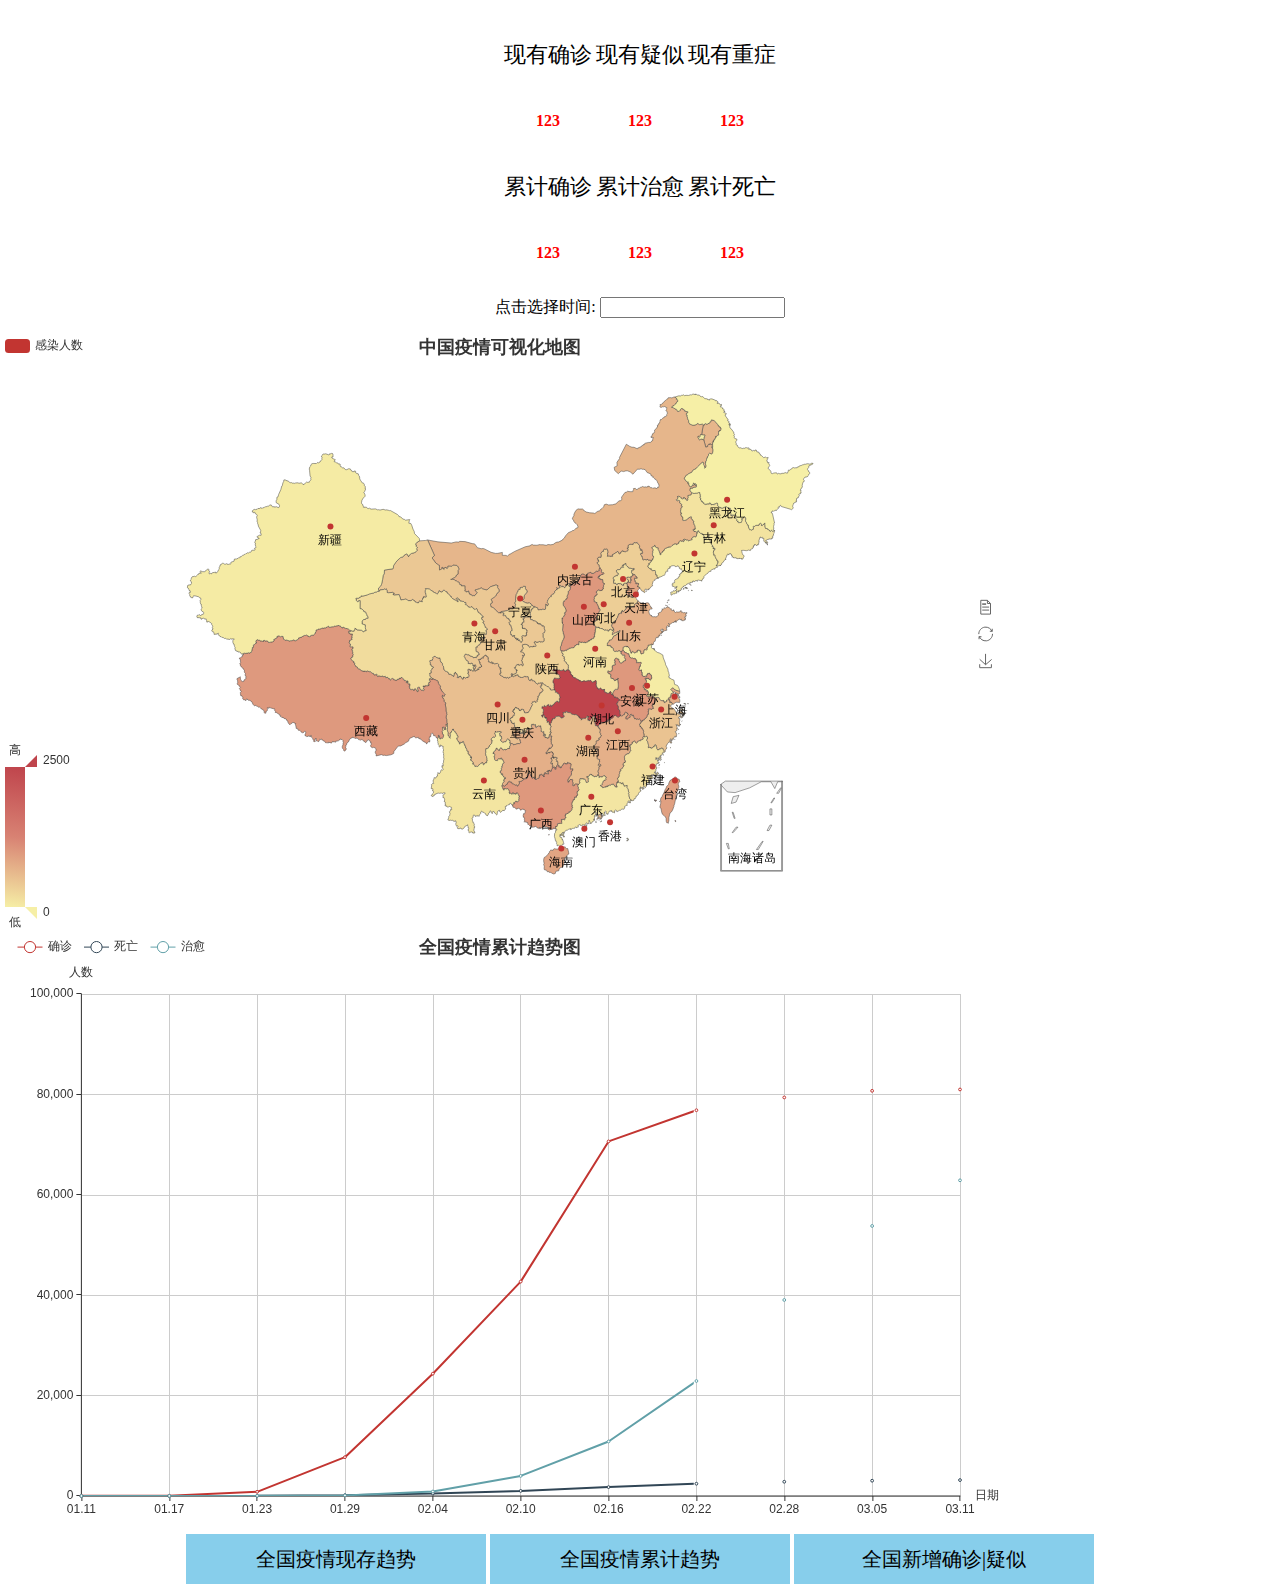
==== WebContent/index.html @ 5897bb1a "Update index.html, index.css, lineChart.js" ====
<!DOCTYPE html>
<html>
	<head>
		<meta charset="UTF-8">
		<title></title>
		<link rel="stylesheet" href="css/index.css">
		<script type="text/javascript" src="js/jquery.min.js"></script>
		<script type="text/javascript" src="js/echarts.min.js"></script>
		<script type="text/javascript" src="js/china.js"></script>
		<script type="text/javascript" src="js/My97DatePicker/WdatePicker.js"> </script>
	</head>
	<body class="mybody">
		
		<div style="margin-top: 15px">
            <table style="margin:auto">
                <tr>
                    <td><p class="title">现有确诊</p></td>
                    <td><p class="title">现有疑似</p></td>
                    <td><p class="title">现有重症</p></td>
                </tr>
                <tr>
                    <td><p class="content" id="">123</p></td>
                    <td><p class="content" id="">123</p></td>
                    <td><p class="content" id="">123</p></td>
                </tr>
                <tr>
                    <td><p class="title">累计确诊</p></td>
                    <td><p class="title">累计治愈</p></td>
                    <td><p class="title">累计死亡</p></td>
                </tr>
                <tr>
                    <td><p class="content" id="">123</p></td>
                    <td><p class="content" id="">123</p></td>
                    <td><p class="content" id="">123</p></td>
                </tr>
            </table>
        </div>
		
		
		<div align="center">
			<p style="font-family:黑体">点击选择时间:
				<input type="text"  onClick="WdatePicker()" readonly="readonly"/>
			</p>
		</div>
		
		<div id="main" style="width: 1000px;height: 600px;"></div>
		<script type="text/javascript" src="js/chart/map.js"></script>
		
		<div>
		<div id="chart" style="width: 1000px;height: 600px;"></div>
		<script type="text/javascript" src="js/chart/linechart.js"></script>
		
		<div id="lineChart">
		    <button onclick="extantLineChart()">全国疫情现存趋势</button>
		    <button onclick="totalLineChart()">全国疫情累计趋势</button>
		    <button onclick="increaseLineChart()">全国新增确诊|疑似</button>		    
		</div>
		
		</div>
		
	</body>
</html>
---- WebContent/css/index.css ----
@charset "UTF-8";
.mybody{
	height: 100%; 
	margin: 0;
}

.table tr td{
    text-align: center;
}

.title{
	font-family:微软雅黑;
	font-size:22px;
}

.content{
	font-family:微软雅黑;
	font-size:16px;
	font-weight:bold;
	text-align:center;
	color:red;
}

.change{
	font-family:微软雅黑;
	font-size:14px;
	text-align:center;
}

#lineChart{
	text-align: center;
}

#lineChart button{
	width:300px;
	height:50px;
	font-size:20px;
	font-family:微软雅黑;
	display: inline-block;
	margin: auto;
	padding: 0.4em 1em;
	border: none;
	background: #87CEEB;
	color: inherit;
	vertical-align: middle;
	position: relative;
	z-index: 1;
	-webkit-backface-visibility: hidden;
	-moz-osx-font-smoothing: grayscale;
}
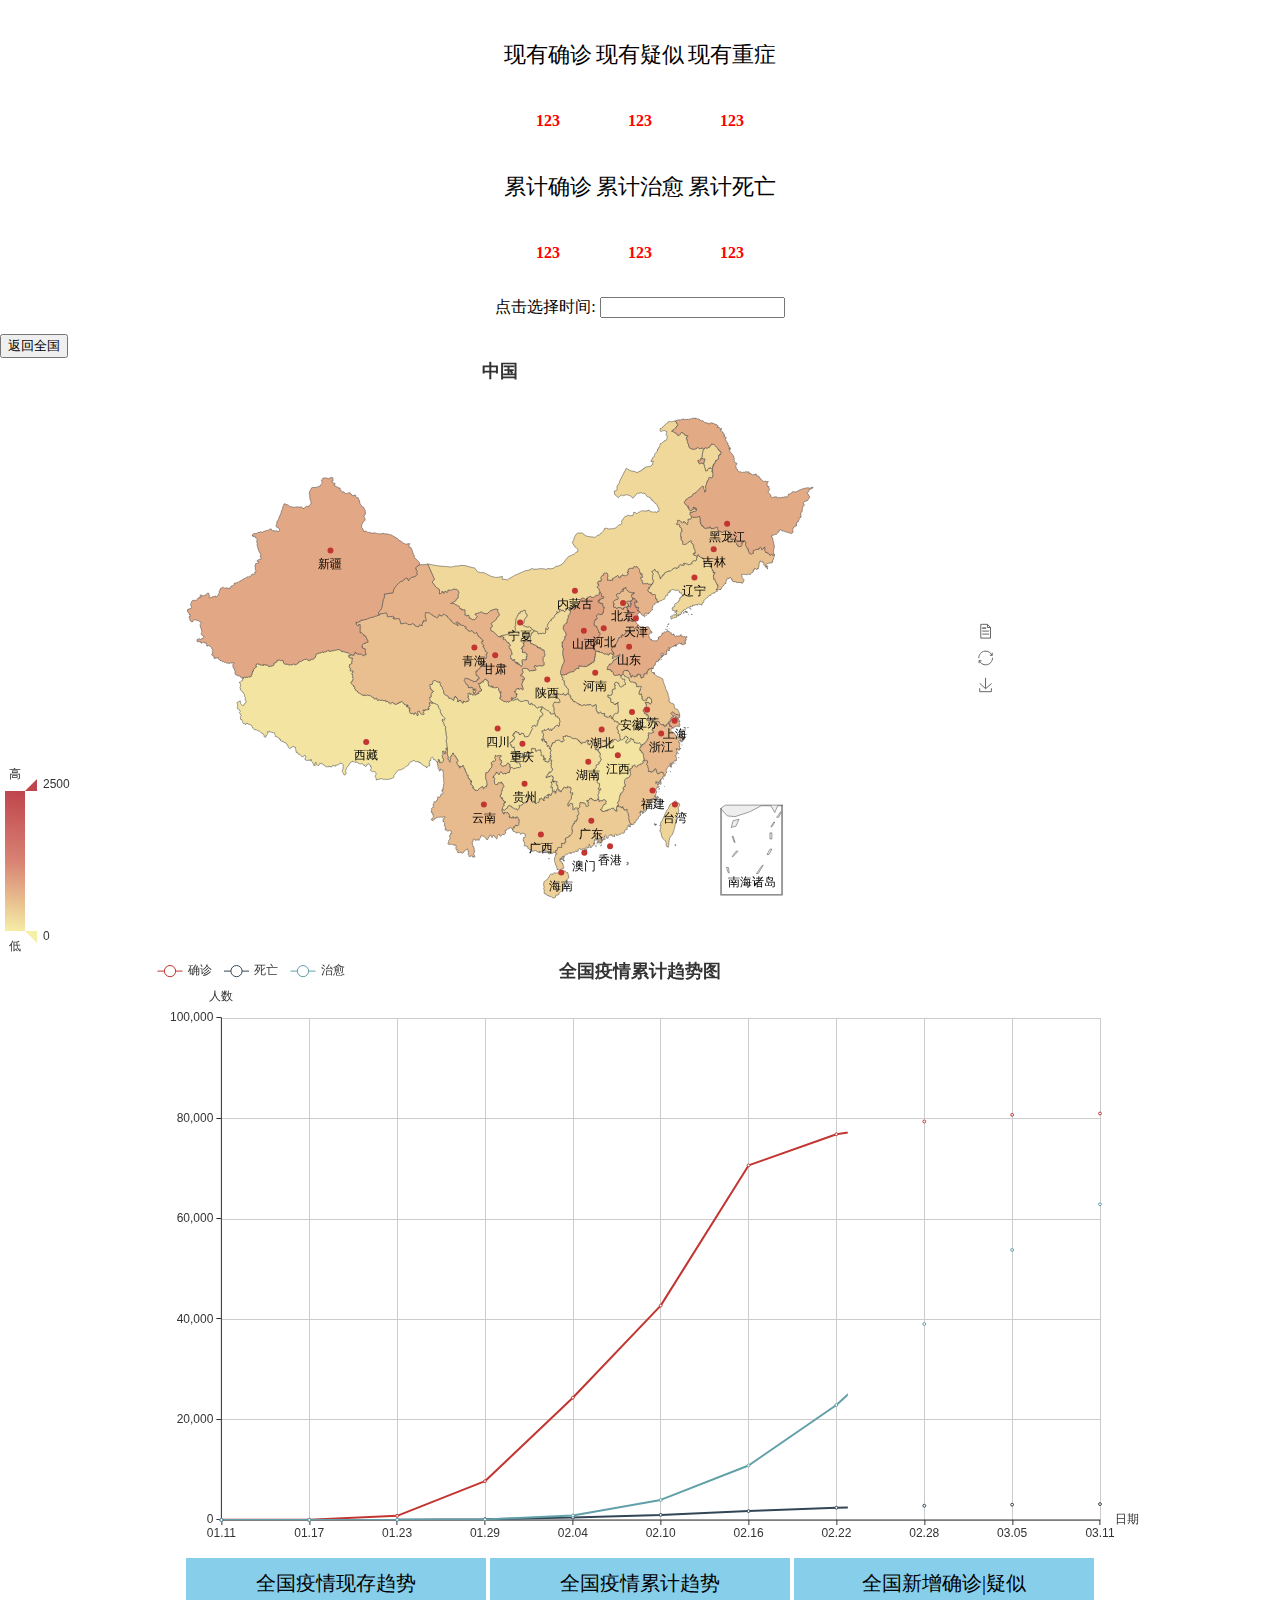
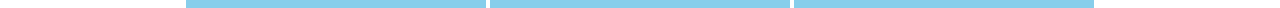
==== commit a05c0bdf: "fix the map bugs" ====
--- a/WebContent/index.html
+++ b/WebContent/index.html
@@ -10,7 +10,6 @@
 		<script type="text/javascript" src="js/My97DatePicker/WdatePicker.js"> </script>
 	</head>
 	<body class="mybody">
-		
 		<div style="margin-top: 15px">
             <table style="margin:auto">
                 <tr>
@@ -35,18 +34,17 @@
                 </tr>
             </table>
         </div>
-		
-		
+				
 		<div align="center">
 			<p style="font-family:黑体">点击选择时间:
 				<input type="text"  onClick="WdatePicker()" readonly="readonly"/>
 			</p>
 		</div>
-		
+		<button id="back">返回全国</button>
 		<div id="main" style="width: 1000px;height: 600px;"></div>
 		<script type="text/javascript" src="js/chart/map.js"></script>
-		
-		<div>
+
+		<div align="center">
 		<div id="chart" style="width: 1000px;height: 600px;"></div>
 		<script type="text/javascript" src="js/chart/linechart.js"></script>
 		
@@ -55,7 +53,6 @@
 		    <button onclick="totalLineChart()">全国疫情累计趋势</button>
 		    <button onclick="increaseLineChart()">全国新增确诊|疑似</button>		    
 		</div>
-		
 		</div>
 		
 	</body>
--- a/WebContent/css/index.css
+++ b/WebContent/css/index.css
@@ -49,3 +49,4 @@
 	-moz-osx-font-smoothing: grayscale;
 }
 
+
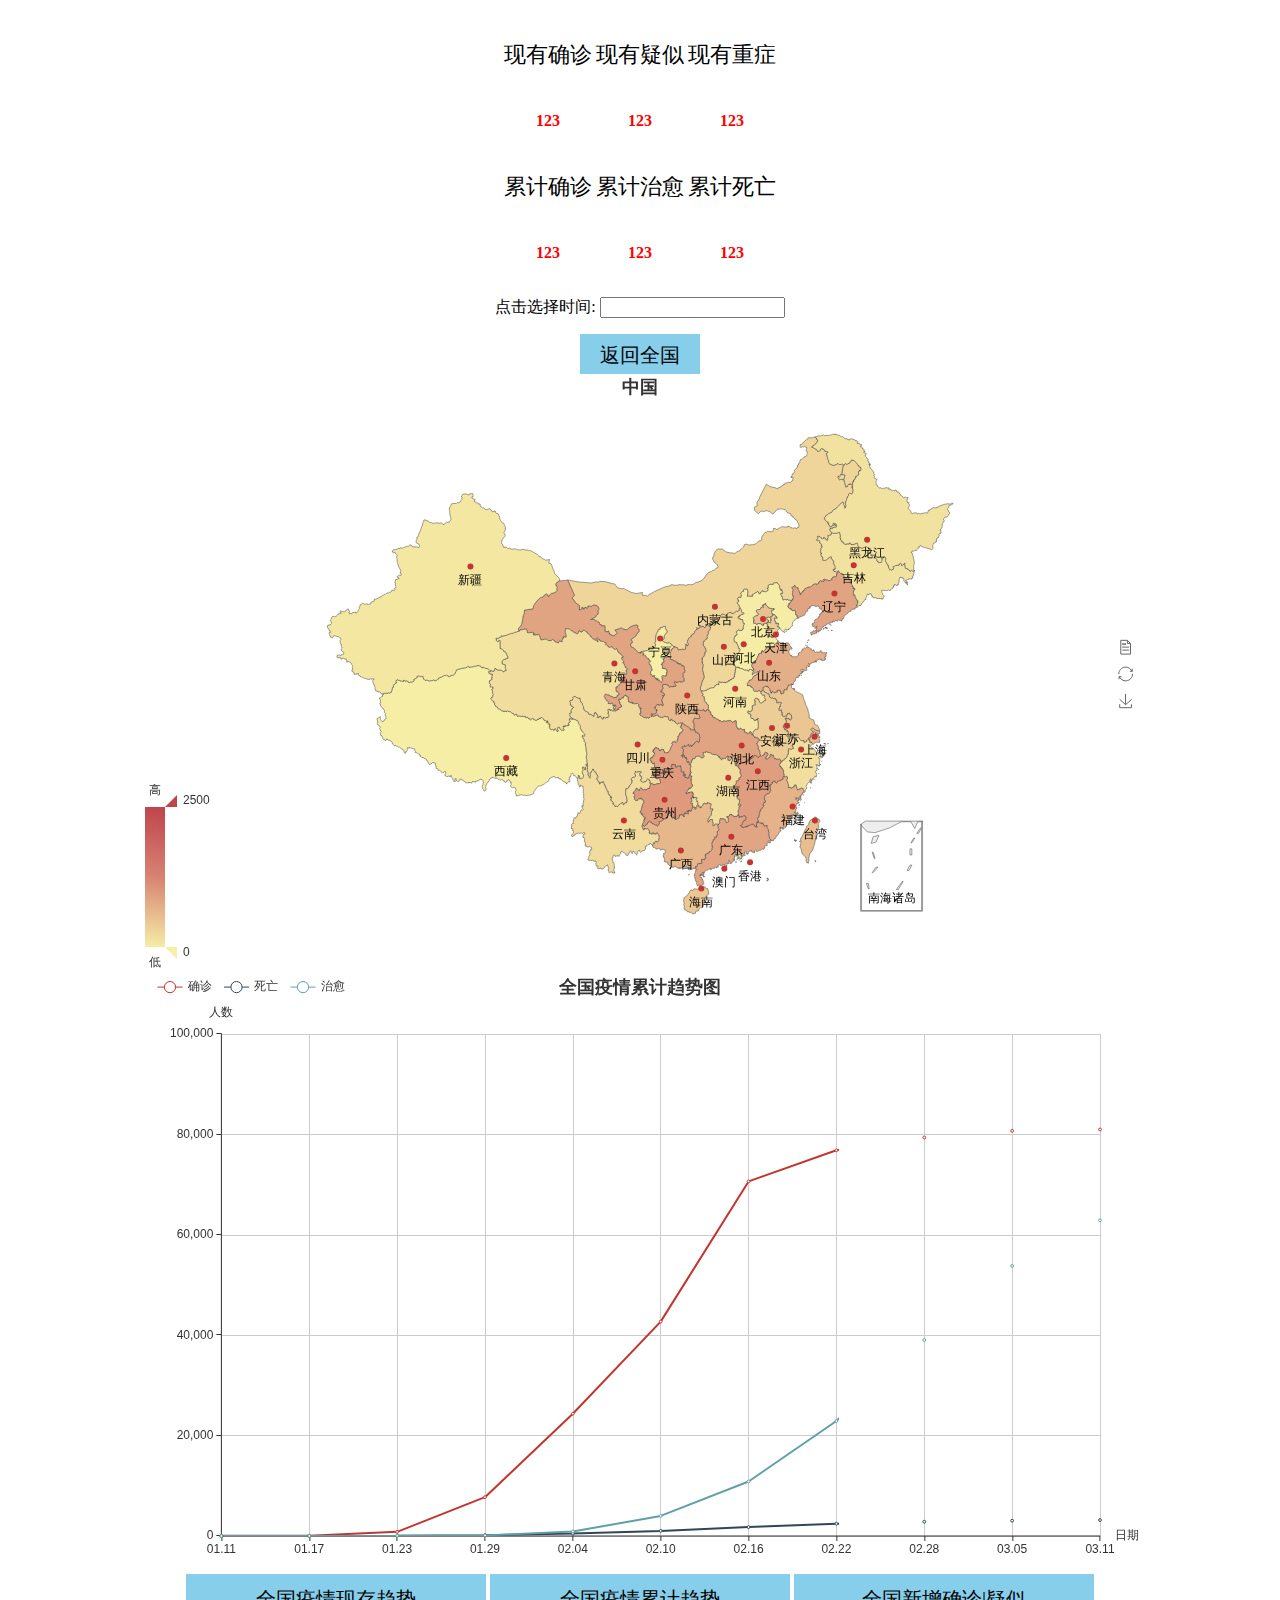
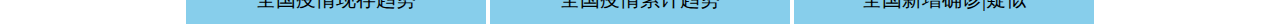
==== commit 3df2f5ac: "Modify style" ====
--- a/WebContent/index.html
+++ b/WebContent/index.html
@@ -1,59 +1,63 @@
 <!DOCTYPE html>
 <html>
-	<head>
-		<meta charset="UTF-8">
-		<title></title>
-		<link rel="stylesheet" href="css/index.css">
-		<script type="text/javascript" src="js/jquery.min.js"></script>
-		<script type="text/javascript" src="js/echarts.min.js"></script>
-		<script type="text/javascript" src="js/china.js"></script>
-		<script type="text/javascript" src="js/My97DatePicker/WdatePicker.js"> </script>
-	</head>
-	<body class="mybody">
-		<div style="margin-top: 15px">
-            <table style="margin:auto">
-                <tr>
-                    <td><p class="title">现有确诊</p></td>
-                    <td><p class="title">现有疑似</p></td>
-                    <td><p class="title">现有重症</p></td>
-                </tr>
-                <tr>
-                    <td><p class="content" id="">123</p></td>
-                    <td><p class="content" id="">123</p></td>
-                    <td><p class="content" id="">123</p></td>
-                </tr>
-                <tr>
-                    <td><p class="title">累计确诊</p></td>
-                    <td><p class="title">累计治愈</p></td>
-                    <td><p class="title">累计死亡</p></td>
-                </tr>
-                <tr>
-                    <td><p class="content" id="">123</p></td>
-                    <td><p class="content" id="">123</p></td>
-                    <td><p class="content" id="">123</p></td>
-                </tr>
-            </table>
-        </div>
-				
-		<div align="center">
-			<p style="font-family:黑体">点击选择时间:
-				<input type="text"  onClick="WdatePicker()" readonly="readonly"/>
-			</p>
+<head>
+<meta charset="UTF-8">
+<title></title>
+<link rel="stylesheet" href="css/index.css">
+<script type="text/javascript" src="js/jquery.min.js"></script>
+<script type="text/javascript" src="js/echarts.min.js"></script>
+<script type="text/javascript" src="js/china.js"></script>
+<script type="text/javascript" src="js/My97DatePicker/WdatePicker.js">
+	
+</script>
+</head>
+<body class="mybody">
+	<div style="margin-top: 15px">
+		<table style="margin: auto">
+			<tr>
+				<td><p class="title">现有确诊</p></td>
+				<td><p class="title">现有疑似</p></td>
+				<td><p class="title">现有重症</p></td>
+			</tr>
+			<tr>
+				<td><p class="content" id="">123</p></td>
+				<td><p class="content" id="">123</p></td>
+				<td><p class="content" id="">123</p></td>
+			</tr>
+			<tr>
+				<td><p class="title">累计确诊</p></td>
+				<td><p class="title">累计治愈</p></td>
+				<td><p class="title">累计死亡</p></td>
+			</tr>
+			<tr>
+				<td><p class="content" id="">123</p></td>
+				<td><p class="content" id="">123</p></td>
+				<td><p class="content" id="">123</p></td>
+			</tr>
+		</table>
+	</div>
+
+	<div align="center">
+		<p style="font-family: 黑体">
+			点击选择时间: <input type="text" onClick="WdatePicker()"
+				readonly="readonly" />
+		</p>
+
+		<button id="back">返回全国</button>
+		<div id="main" style="width: 1000px; height: 600px;"></div>
+		<script type="text/javascript" src="js/chart/map.js"></script>
+	</div>
+
+	<div align="center">
+		<div id="chart" style="width: 1000px; height: 600px;"></div>
+		<script type="text/javascript" src="js/chart/linechart.js"></script>
+
+		<div id="lineChart">
+			<button onclick="extantLineChart()">全国疫情现存趋势</button>
+			<button onclick="totalLineChart()">全国疫情累计趋势</button>
+			<button onclick="increaseLineChart()">全国新增确诊|疑似</button>
 		</div>
-		<button id="back">返回全国</button>
-		<div id="main" style="width: 1000px;height: 600px;"></div>
-		<script type="text/javascript" src="js/chart/map.js"></script>
+	</div>
 
-		<div align="center">
-		<div id="chart" style="width: 1000px;height: 600px;"></div>
-		<script type="text/javascript" src="js/chart/linechart.js"></script>
-		
-		<div id="lineChart">
-		    <button onclick="extantLineChart()">全国疫情现存趋势</button>
-		    <button onclick="totalLineChart()">全国疫情累计趋势</button>
-		    <button onclick="increaseLineChart()">全国新增确诊|疑似</button>		    
-		</div>
-		</div>
-		
-	</body>
+</body>
 </html>
--- a/WebContent/css/index.css
+++ b/WebContent/css/index.css
@@ -1,41 +1,38 @@
 @charset "UTF-8";
-.mybody{
-	height: 100%; 
+
+.mybody {
+	height: 100%;
 	margin: 0;
 }
 
-.table tr td{
-    text-align: center;
-}
-
-.title{
-	font-family:微软雅黑;
-	font-size:22px;
-}
-
-.content{
-	font-family:微软雅黑;
-	font-size:16px;
-	font-weight:bold;
-	text-align:center;
-	color:red;
-}
-
-.change{
-	font-family:微软雅黑;
-	font-size:14px;
-	text-align:center;
-}
-
-#lineChart{
+.table tr td {
 	text-align: center;
 }
 
-#lineChart button{
-	width:300px;
-	height:50px;
-	font-size:20px;
-	font-family:微软雅黑;
+.title {
+	font-family: 微软雅黑;
+	font-size: 22px;
+}
+
+.content {
+	font-family: 微软雅黑;
+	font-size: 16px;
+	font-weight: bold;
+	text-align: center;
+	color: red;
+}
+
+.change {
+	font-family: 微软雅黑;
+	font-size: 14px;
+	text-align: center;
+}
+
+#back {
+	width: 120px;
+	height: 40px;
+	font-size: 20px;
+	font-family: 微软雅黑;
 	display: inline-block;
 	margin: auto;
 	padding: 0.4em 1em;
@@ -49,4 +46,24 @@
 	-moz-osx-font-smoothing: grayscale;
 }
 
+#lineChart {
+	text-align: center;
+}
 
+#lineChart button {
+	width: 300px;
+	height: 50px;
+	font-size: 20px;
+	font-family: 微软雅黑;
+	display: inline-block;
+	margin: auto;
+	padding: 0.4em 1em;
+	border: none;
+	background: #87CEEB;
+	color: inherit;
+	vertical-align: middle;
+	position: relative;
+	z-index: 1;
+	-webkit-backface-visibility: hidden;
+	-moz-osx-font-smoothing: grayscale;
+}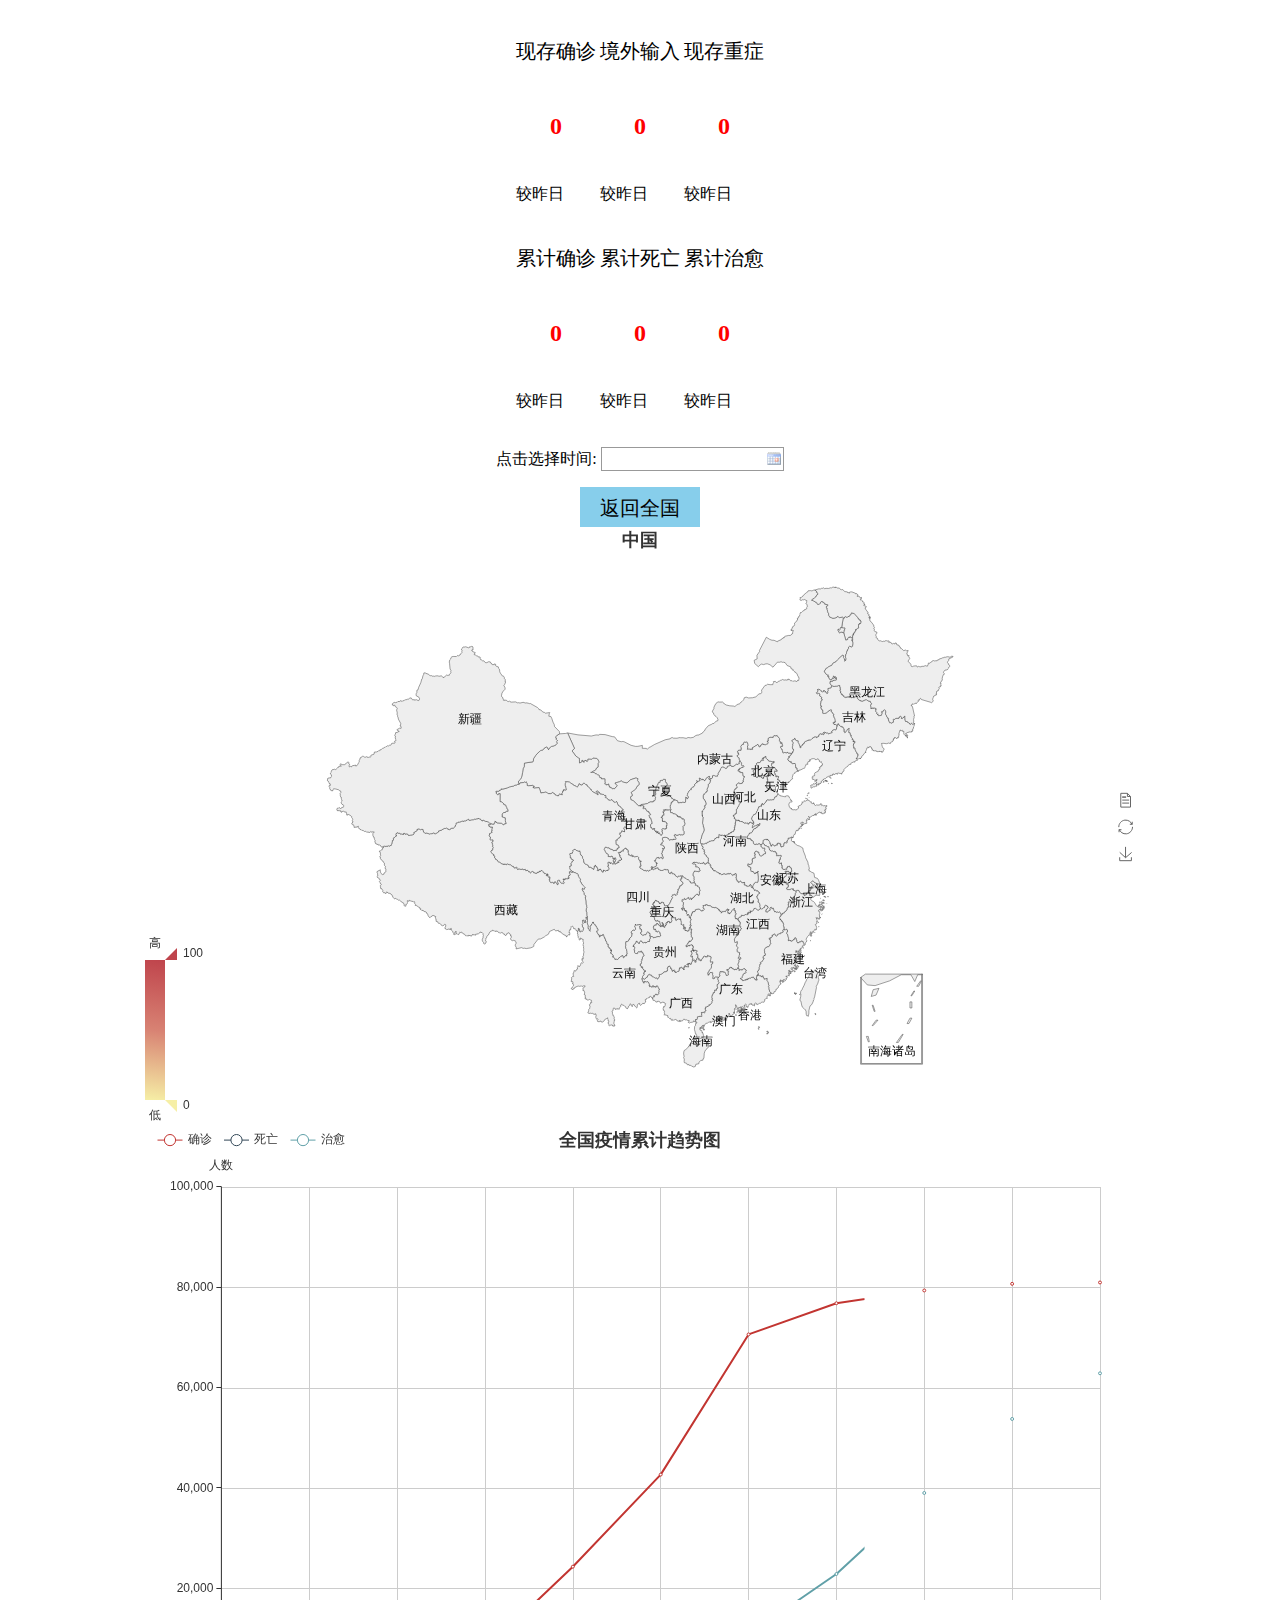
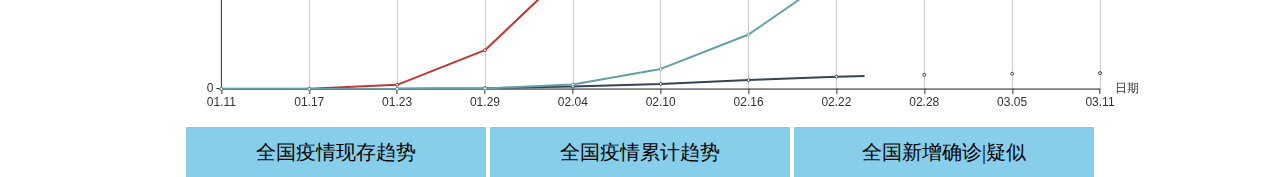
==== commit 396914d3: "add the country digital data" ====
--- a/WebContent/index.html
+++ b/WebContent/index.html
@@ -15,34 +15,43 @@
 	<div style="margin-top: 15px">
 		<table style="margin: auto">
 			<tr>
-				<td><p class="title">现有确诊</p></td>
-				<td><p class="title">现有疑似</p></td>
-				<td><p class="title">现有重症</p></td>
+				<td><p class="title">现存确诊</p></td>
+				<td><p class="title">境外输入</p></td>
+				<td><p class="title">现存重症</p></td>
 			</tr>
 			<tr>
-				<td><p class="content" id="">123</p></td>
-				<td><p class="content" id="">123</p></td>
-				<td><p class="content" id="">123</p></td>
+				<td><p class="content" id="nowConfirm">0</p></td>
+				<td><p class="content" id="importedCase">0</p></td>
+				<td><p class="content" id="nowSevere">0</p></td>
+			</tr>
+			<tr>
+				<td><p class="littletitle" id="addConfirm">较昨日</p></td>
+				<td><p class="littletitle" id="addImport">较昨日</p></td>
+				<td><p class="littletitle" id="addSevere">较昨日</p></td>
 			</tr>
 			<tr>
 				<td><p class="title">累计确诊</p></td>
+				<td><p class="title">累计死亡</p></td>
 				<td><p class="title">累计治愈</p></td>
-				<td><p class="title">累计死亡</p></td>
 			</tr>
 			<tr>
-				<td><p class="content" id="">123</p></td>
-				<td><p class="content" id="">123</p></td>
-				<td><p class="content" id="">123</p></td>
+				<td><p class="content" id="totalConfirm">0</p></td>
+				<td><p class="content" id="dead">0</p></td>
+				<td><p class="content" id="heal">0</p></td>
+			</tr>
+			<tr>
+				<td><p class="littletitle" id="addTotalConfirm">较昨日</p></td>
+				<td><p class="littletitle" id="addDead">较昨日</p></td>
+				<td><p class="littletitle" id="addHeal">较昨日</p></td>
 			</tr>
 		</table>
 	</div>
 
-	<div align="center">
+	<div id="datePicker" align="center">
 		<p style="font-family: 黑体">
-			点击选择时间: <input type="text" onClick="WdatePicker()"
-				readonly="readonly" />
+			点击选择时间: <input type="text" id="date" class="Wdate" onclick="WdatePicker({skin:'whyGreen',maxDate:'%y-%M-%d'})" readonly="readonly"/>
 		</p>
-
+		
 		<button id="back">返回全国</button>
 		<div id="main" style="width: 1000px; height: 600px;"></div>
 		<script type="text/javascript" src="js/chart/map.js"></script>
--- a/WebContent/css/index.css
+++ b/WebContent/css/index.css
@@ -11,21 +11,15 @@
 
 .title {
 	font-family: 微软雅黑;
-	font-size: 22px;
+	font-size: 20px;
 }
 
 .content {
-	font-family: 微软雅黑;
-	font-size: 16px;
+	font-family: 黑体;
+	font-size: 24px;
 	font-weight: bold;
 	text-align: center;
 	color: red;
-}
-
-.change {
-	font-family: 微软雅黑;
-	font-size: 14px;
-	text-align: center;
 }
 
 #back {
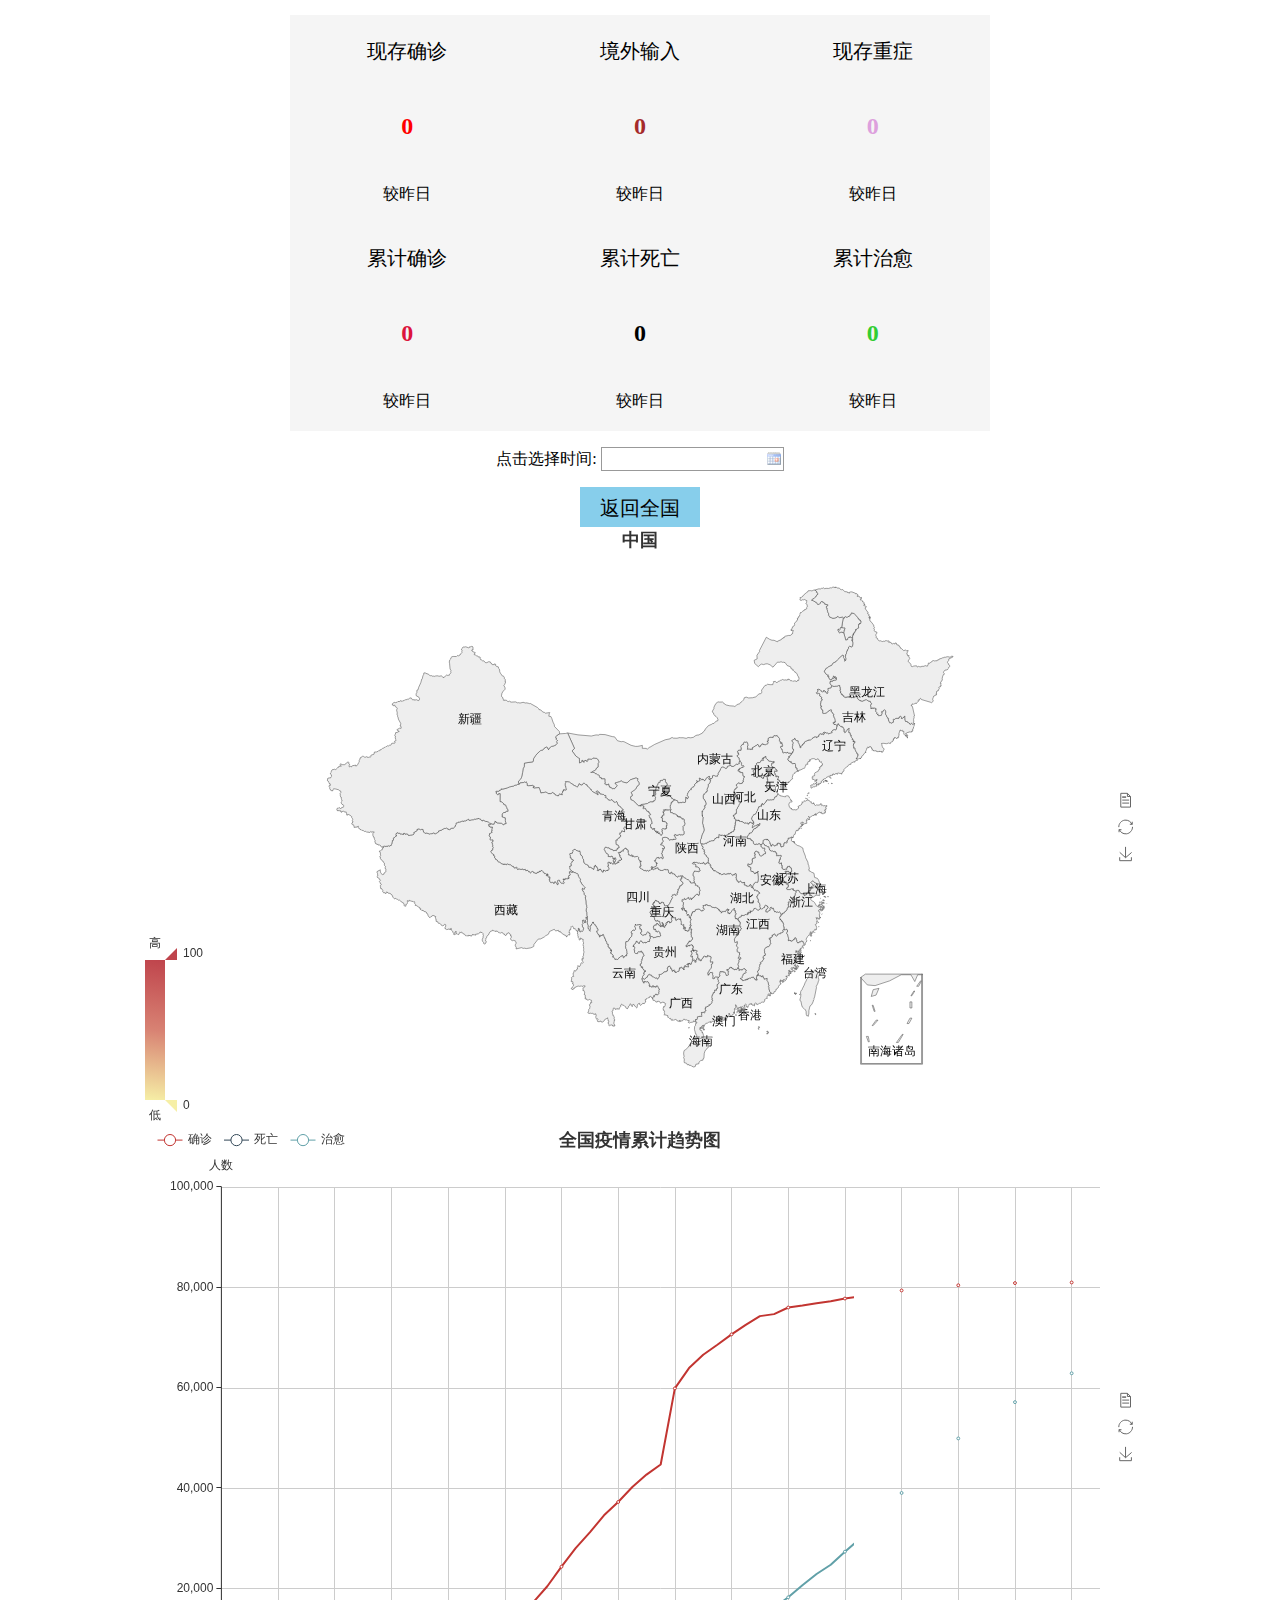
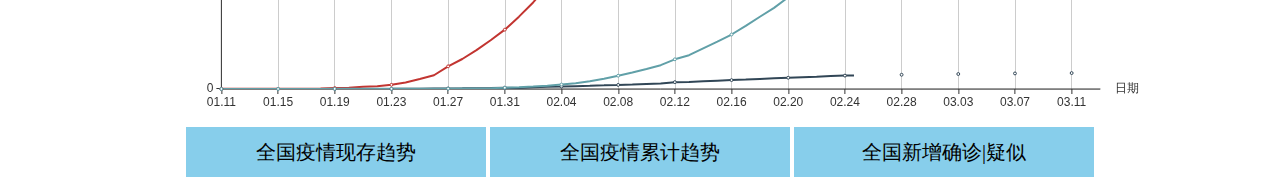
==== commit 33c028e0: "fix some data bugs" ====
--- a/WebContent/index.html
+++ b/WebContent/index.html
@@ -1,9 +1,9 @@
-<!DOCTYPE html>
+<!DOCTYPE html PUBLIC "-//W3C//DTD XHTML 1.0 Transitional//EN" "http://www.w3.org/TR/xhtml1/DTD/xhtml1-transitional.dtd">
 <html>
 <head>
-<meta charset="UTF-8">
+<meta charset="UTF-8"/>
 <title></title>
-<link rel="stylesheet" href="css/index.css">
+<link rel="stylesheet" href="css/index.css"/>
 <script type="text/javascript" src="js/jquery.min.js"></script>
 <script type="text/javascript" src="js/echarts.min.js"></script>
 <script type="text/javascript" src="js/china.js"></script>
@@ -13,7 +13,7 @@
 </head>
 <body class="mybody">
 	<div style="margin-top: 15px">
-		<table style="margin: auto">
+		<table style="margin: auto;">
 			<tr>
 				<td><p class="title">现存确诊</p></td>
 				<td><p class="title">境外输入</p></td>
--- a/WebContent/css/index.css
+++ b/WebContent/css/index.css
@@ -5,13 +5,16 @@
 	margin: 0;
 }
 
-.table tr td {
+table{
+	width:700px;
+	background:#F5F5F5;
 	text-align: center;
 }
 
 .title {
 	font-family: 微软雅黑;
 	font-size: 20px;
+	text-align: center;
 }
 
 .content {
@@ -19,8 +22,32 @@
 	font-size: 24px;
 	font-weight: bold;
 	text-align: center;
-	color: red;
 }
+
+.littletitle {
+	text-align: center;
+}
+
+#nowConfirm {
+	color:red;
+}
+
+#importedCase {
+	color:#A52A2A;
+}
+
+#nowSevere {
+	color:#DDA0DD;
+}
+
+#totalConfirm {
+    color:#DC143C;
+}
+
+#heal {
+	color:#32CD32;
+}
+
 
 #back {
 	width: 120px;
